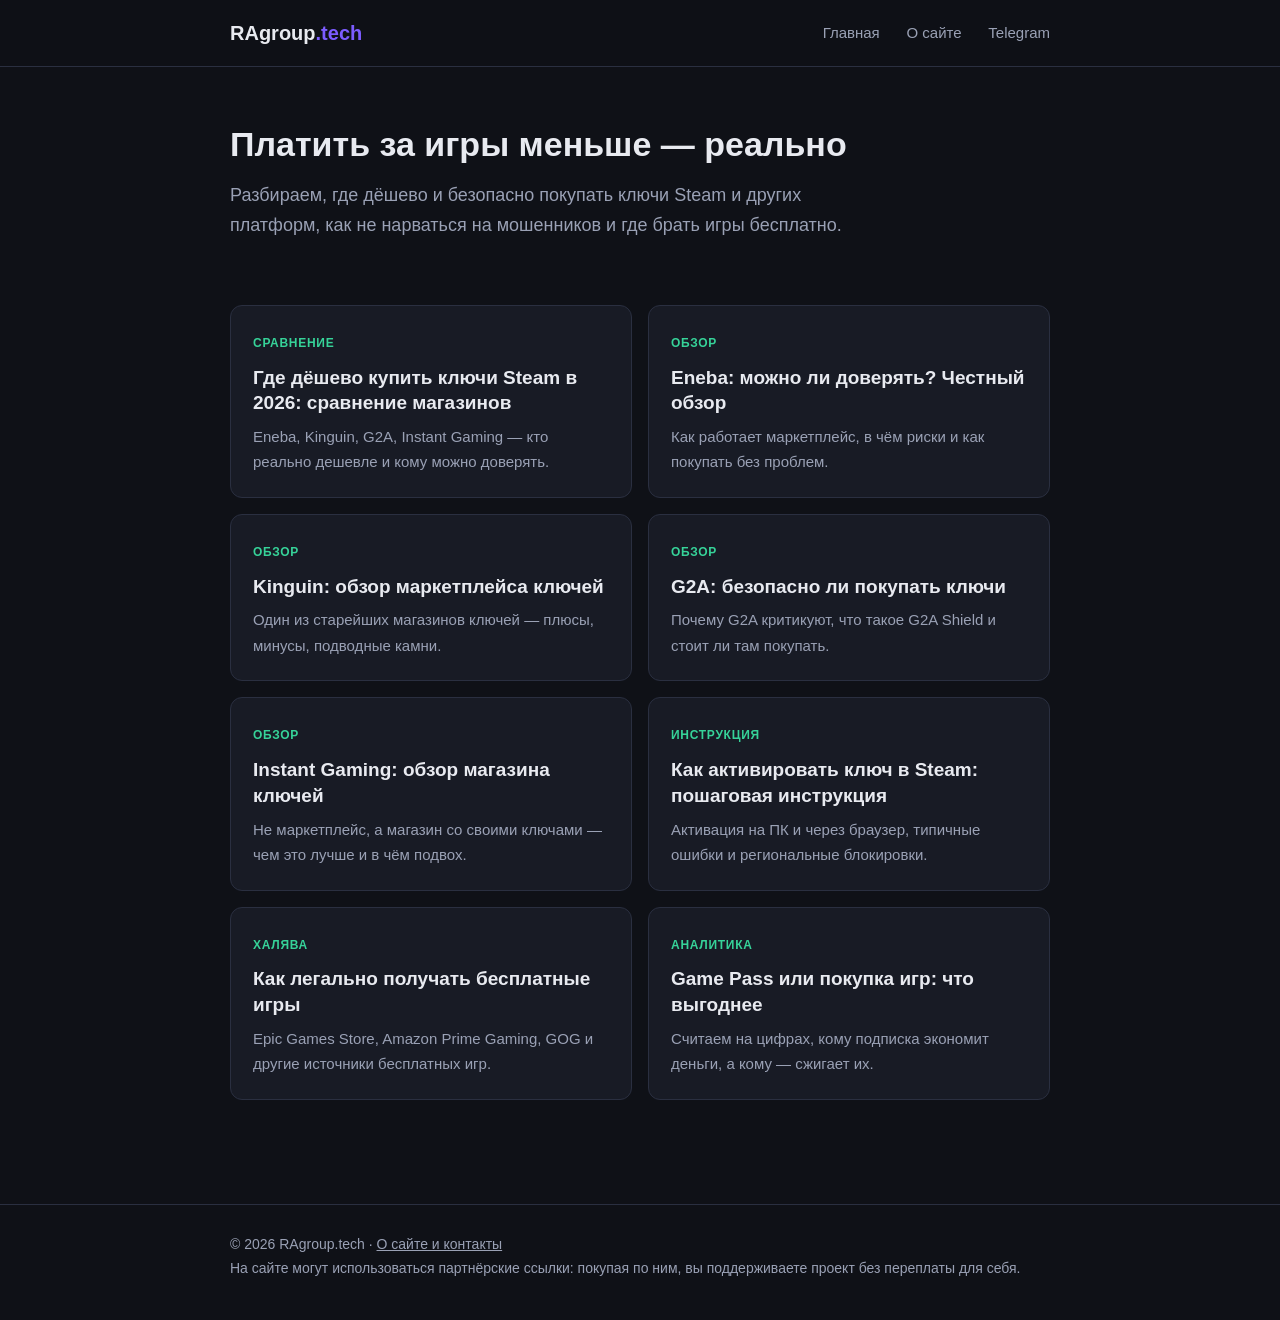
==== index.html @ 35b22be5 "Add files via upload" ====
<!DOCTYPE html>
<html lang="ru">
<head>
<meta charset="UTF-8">
<meta name="viewport" content="width=device-width, initial-scale=1.0">
<title>RAgroup Tech — гид по дешёвым играм и цифровым товарам</title>
<meta name="description" content="Где дёшево и безопасно покупать ключи Steam, обзоры магазинов ключей Eneba, Kinguin, G2A, бесплатные игры и советы по экономии на играх.">
<link rel="canonical" href="https://ragroup.tech/">
<meta property="og:title" content="RAgroup Tech — гид по дешёвым играм">
<meta property="og:description" content="Обзоры магазинов ключей, сравнения цен и способы экономить на играх.">
<meta property="og:url" content="https://ragroup.tech/">
<meta property="og:type" content="website">
<link rel="stylesheet" href="/style.css">
</head>
<body>

<header>
  <div class="container header-inner">
    <a class="logo" href="/">RAgroup<span>.tech</span></a>
    <nav>
      <a href="/">Главная</a>
      <a href="/o-sajte.html">О сайте</a>
      <a href="https://t.me/RaGroup_Tech" rel="noopener">Telegram</a>
    </nav>
  </div>
</header>

<section class="hero">
  <div class="container">
    <h1>Платить за игры меньше — реально</h1>
    <p>Разбираем, где дёшево и безопасно покупать ключи Steam и других платформ, как не нарваться на мошенников и где брать игры бесплатно.</p>
  </div>
</section>

<main class="container">
  <div class="grid">
    <a class="card" href="/articles/gde-kupit-klyuchi-steam-deshevo.html">
      <span class="tag">Сравнение</span>
      <h3>Где дёшево купить ключи Steam в 2026: сравнение магазинов</h3>
      <p>Eneba, Kinguin, G2A, Instant Gaming — кто реально дешевле и кому можно доверять.</p>
    </a>
    <a class="card" href="/articles/eneba-obzor.html">
      <span class="tag">Обзор</span>
      <h3>Eneba: можно ли доверять? Честный обзор</h3>
      <p>Как работает маркетплейс, в чём риски и как покупать без проблем.</p>
    </a>
    <a class="card" href="/articles/kinguin-obzor.html">
      <span class="tag">Обзор</span>
      <h3>Kinguin: обзор маркетплейса ключей</h3>
      <p>Один из старейших магазинов ключей — плюсы, минусы, подводные камни.</p>
    </a>
    <a class="card" href="/articles/g2a-bezopasno-li.html">
      <span class="tag">Обзор</span>
      <h3>G2A: безопасно ли покупать ключи</h3>
      <p>Почему G2A критикуют, что такое G2A Shield и стоит ли там покупать.</p>
    </a>
    <a class="card" href="/articles/instant-gaming-obzor.html">
      <span class="tag">Обзор</span>
      <h3>Instant Gaming: обзор магазина ключей</h3>
      <p>Не маркетплейс, а магазин со своими ключами — чем это лучше и в чём подвох.</p>
    </a>
    <a class="card" href="/articles/kak-aktivirovat-klyuch-steam.html">
      <span class="tag">Инструкция</span>
      <h3>Как активировать ключ в Steam: пошаговая инструкция</h3>
      <p>Активация на ПК и через браузер, типичные ошибки и региональные блокировки.</p>
    </a>
    <a class="card" href="/articles/besplatnye-igry.html">
      <span class="tag">Халява</span>
      <h3>Как легально получать бесплатные игры</h3>
      <p>Epic Games Store, Amazon Prime Gaming, GOG и другие источники бесплатных игр.</p>
    </a>
    <a class="card" href="/articles/game-pass-ili-pokupka.html">
      <span class="tag">Аналитика</span>
      <h3>Game Pass или покупка игр: что выгоднее</h3>
      <p>Считаем на цифрах, кому подписка экономит деньги, а кому — сжигает их.</p>
    </a>
  </div>
</main>

<footer>
  <div class="container">
    <p>© 2026 RAgroup.tech · <a href="/o-sajte.html">О сайте и контакты</a></p>
    <p>На сайте могут использоваться партнёрские ссылки: покупая по ним, вы поддерживаете проект без переплаты для себя.</p>
  </div>
</footer>

</body>
</html>
---- style.css ----
:root {
  --bg: #0f1117;
  --bg-card: #181b25;
  --bg-card-hover: #1f2330;
  --text: #e8eaf0;
  --text-muted: #9aa1b5;
  --accent: #7c5cff;
  --accent-2: #36d399;
  --border: #2a2f40;
  --warn-bg: #2a2438;
}

* { margin: 0; padding: 0; box-sizing: border-box; }

body {
  background: var(--bg);
  color: var(--text);
  font-family: -apple-system, BlinkMacSystemFont, "Segoe UI", Roboto, "Helvetica Neue", Arial, sans-serif;
  line-height: 1.7;
  font-size: 17px;
}

.container { max-width: 860px; margin: 0 auto; padding: 0 20px; }

/* Header */
header {
  border-bottom: 1px solid var(--border);
  padding: 16px 0;
  position: sticky;
  top: 0;
  background: rgba(15, 17, 23, 0.95);
  backdrop-filter: blur(8px);
  z-index: 10;
}
.header-inner { display: flex; align-items: center; justify-content: space-between; }
.logo { font-size: 20px; font-weight: 800; color: var(--text); text-decoration: none; }
.logo span { color: var(--accent); }
nav a {
  color: var(--text-muted);
  text-decoration: none;
  margin-left: 22px;
  font-size: 15px;
  font-weight: 500;
}
nav a:hover { color: var(--text); }

/* Hero */
.hero { padding: 56px 0 40px; }
.hero h1 { font-size: 34px; line-height: 1.25; margin-bottom: 14px; }
.hero p { color: var(--text-muted); font-size: 18px; max-width: 640px; }

/* Cards grid */
.grid { display: grid; grid-template-columns: 1fr 1fr; gap: 16px; padding: 24px 0 56px; }
@media (max-width: 700px) { .grid { grid-template-columns: 1fr; } }
.card {
  background: var(--bg-card);
  border: 1px solid var(--border);
  border-radius: 12px;
  padding: 22px;
  text-decoration: none;
  color: var(--text);
  display: block;
  transition: background 0.15s, transform 0.15s;
}
.card:hover { background: var(--bg-card-hover); transform: translateY(-2px); }
.card .tag { font-size: 12px; font-weight: 700; text-transform: uppercase; letter-spacing: 0.06em; color: var(--accent-2); }
.card h3 { font-size: 19px; margin: 8px 0 8px; line-height: 1.35; }
.card p { color: var(--text-muted); font-size: 15px; }

/* Article */
article { padding: 48px 0 32px; }
article h1 { font-size: 32px; line-height: 1.25; margin-bottom: 10px; }
article .meta { color: var(--text-muted); font-size: 14px; margin-bottom: 28px; }
article h2 { font-size: 24px; margin: 36px 0 14px; }
article h3 { font-size: 19px; margin: 26px 0 10px; }
article p { margin-bottom: 16px; }
article ul, article ol { margin: 0 0 16px 24px; }
article li { margin-bottom: 8px; }
article a { color: var(--accent); }
article strong { color: var(--text); }

/* Tables */
table { width: 100%; border-collapse: collapse; margin: 20px 0; font-size: 15px; }
th, td { border: 1px solid var(--border); padding: 10px 12px; text-align: left; }
th { background: var(--bg-card); }

/* Boxes */
.disclosure {
  background: var(--warn-bg);
  border: 1px solid var(--border);
  border-radius: 10px;
  padding: 14px 18px;
  font-size: 14px;
  color: var(--text-muted);
  margin: 24px 0;
}
.tip {
  background: var(--bg-card);
  border-left: 3px solid var(--accent-2);
  border-radius: 0 10px 10px 0;
  padding: 14px 18px;
  margin: 20px 0;
}
.cta {
  display: inline-block;
  background: var(--accent);
  color: #fff;
  font-weight: 700;
  padding: 12px 24px;
  border-radius: 10px;
  text-decoration: none;
  margin: 8px 0 16px;
}
.cta:hover { opacity: 0.9; }

/* Footer */
footer {
  border-top: 1px solid var(--border);
  margin-top: 48px;
  padding: 28px 0 40px;
  color: var(--text-muted);
  font-size: 14px;
}
footer a { color: var(--text-muted); }
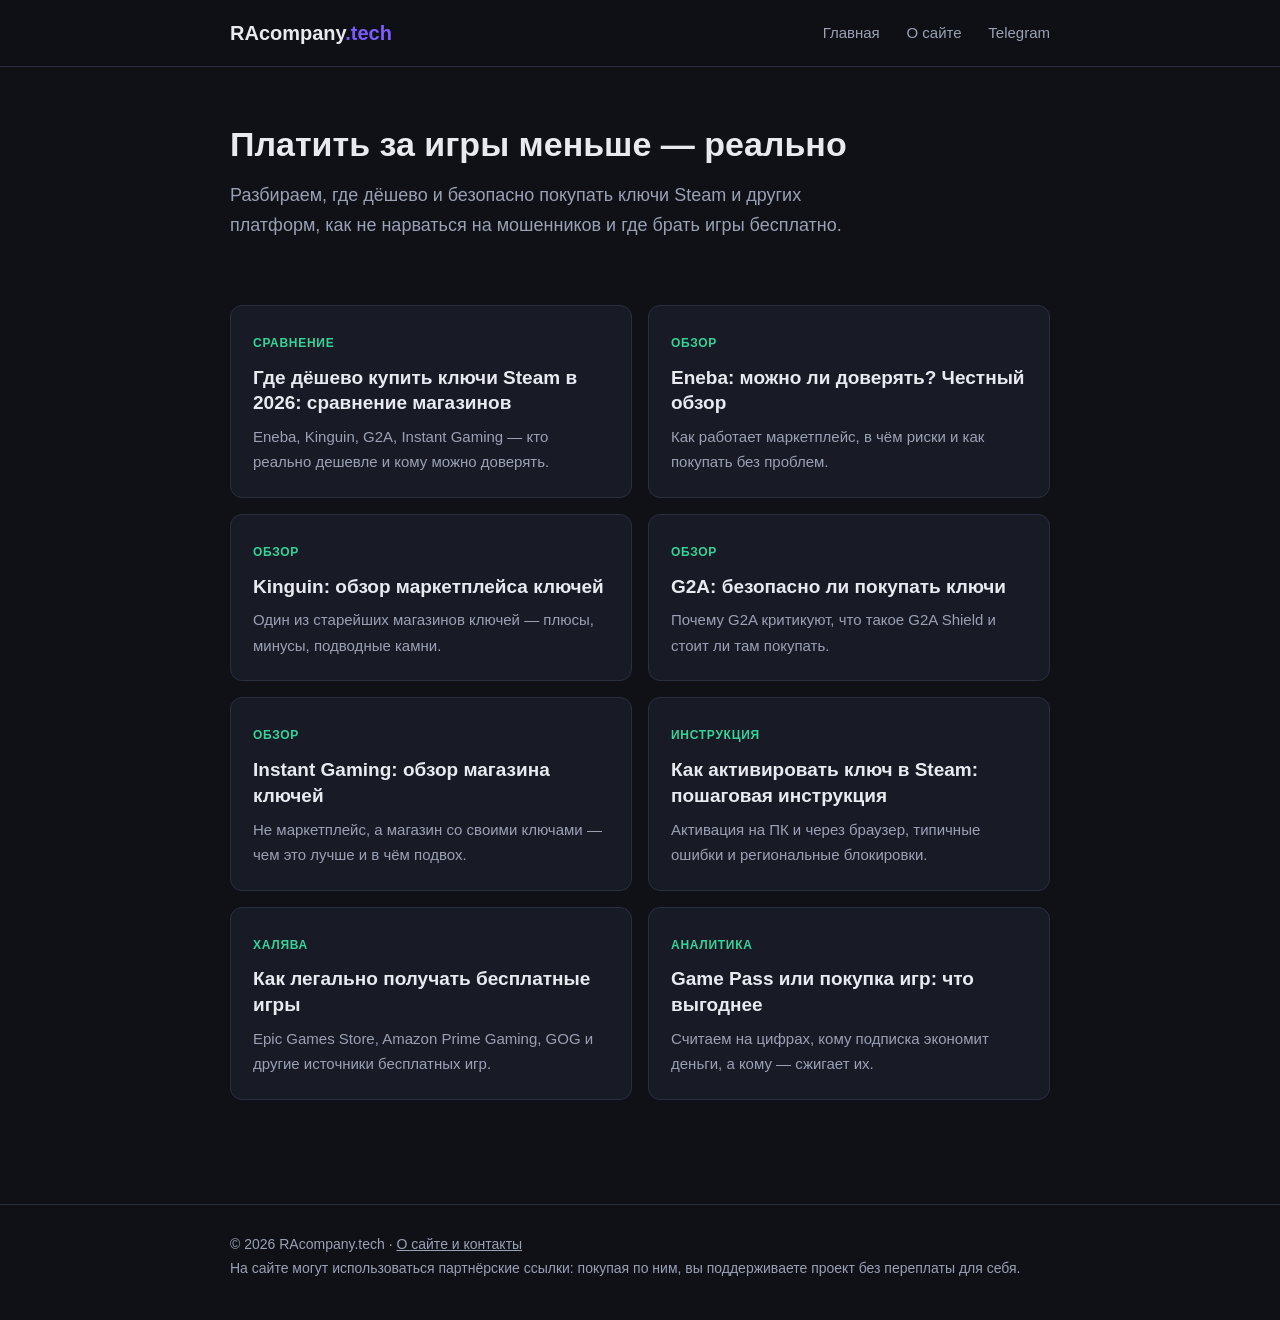
==== commit d7934a0f: "Add files via upload" ====
--- a/index.html
+++ b/index.html
@@ -3,12 +3,12 @@
 <head>
 <meta charset="UTF-8">
 <meta name="viewport" content="width=device-width, initial-scale=1.0">
-<title>RAgroup Tech — гид по дешёвым играм и цифровым товарам</title>
+<title>RAcompany Tech — гид по дешёвым играм и цифровым товарам</title>
 <meta name="description" content="Где дёшево и безопасно покупать ключи Steam, обзоры магазинов ключей Eneba, Kinguin, G2A, бесплатные игры и советы по экономии на играх.">
-<link rel="canonical" href="https://ragroup.tech/">
-<meta property="og:title" content="RAgroup Tech — гид по дешёвым играм">
+<link rel="canonical" href="https://racompany.tech/">
+<meta property="og:title" content="RAcompany Tech — гид по дешёвым играм">
 <meta property="og:description" content="Обзоры магазинов ключей, сравнения цен и способы экономить на играх.">
-<meta property="og:url" content="https://ragroup.tech/">
+<meta property="og:url" content="https://racompany.tech/">
 <meta property="og:type" content="website">
 <link rel="stylesheet" href="/style.css">
 </head>
@@ -16,7 +16,7 @@
 
 <header>
   <div class="container header-inner">
-    <a class="logo" href="/">RAgroup<span>.tech</span></a>
+    <a class="logo" href="/">RAcompany<span>.tech</span></a>
     <nav>
       <a href="/">Главная</a>
       <a href="/o-sajte.html">О сайте</a>
@@ -79,7 +79,7 @@
 
 <footer>
   <div class="container">
-    <p>© 2026 RAgroup.tech · <a href="/o-sajte.html">О сайте и контакты</a></p>
+    <p>© 2026 RAcompany.tech · <a href="/o-sajte.html">О сайте и контакты</a></p>
     <p>На сайте могут использоваться партнёрские ссылки: покупая по ним, вы поддерживаете проект без переплаты для себя.</p>
   </div>
 </footer>
